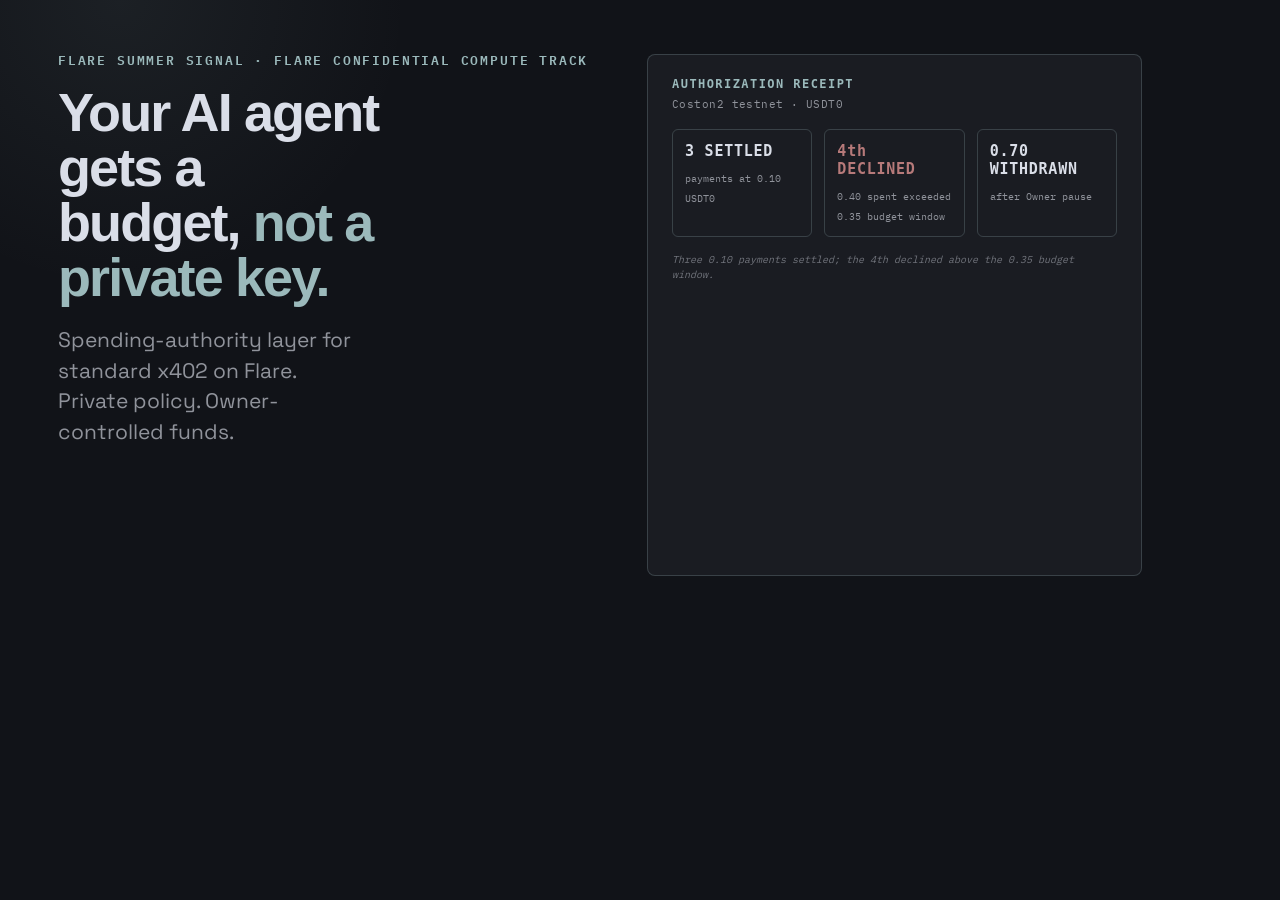
==== assets/images/social-card.html @ 817dace8 "Add AgentVault landing page and GitHub Pages deploy workflow. Ship the static marketing site with cl" ====
<!DOCTYPE html>
<html lang="en">
<head>
  <meta charset="utf-8">
  <title>AgentVault social card source</title>
  <link rel="stylesheet" href="../fonts/fonts.css">
  <style>
    :root {
      --bg: #111318;
      --panel: #1a1c22;
      --teal: #9bb9bb;
      --text: #dadee8;
      --muted: #90939b;
      --red: #b77a7a;
      --line: rgba(155, 185, 187, 0.24);
    }
    * { box-sizing: border-box; }
    body {
      margin: 0;
      width: 1200px;
      height: 630px;
      background: var(--bg);
      color: var(--text);
      font-family: "Space Grotesk", sans-serif;
      overflow: hidden;
    }
    .card {
      width: 1200px;
      height: 630px;
      padding: 54px 58px;
      display: grid;
      grid-template-columns: 1.05fr 0.95fr;
      gap: 42px;
      background:
        radial-gradient(circle at 10% 0%, rgba(155,185,187,.08), transparent 18rem),
        var(--bg);
    }
    .eyebrow {
      margin: 0 0 18px;
      color: var(--teal);
      font: 600 13px/1 "IBM Plex Mono", monospace;
      letter-spacing: .14em;
      text-transform: uppercase;
    }
    h1 {
      margin: 0 0 20px;
      font: 700 54px/1.02 "Space Grotesk", sans-serif;
      letter-spacing: -.035em;
      max-width: 11ch;
    }
    .hero-kicker { color: var(--teal); }
    .sub {
      margin: 0;
      color: var(--muted);
      font-size: 21px;
      line-height: 1.45;
      max-width: 24ch;
    }
    .receipt {
      border: 1px solid var(--line);
      border-radius: 8px;
      background: var(--panel);
      padding: 22px 24px;
      font-family: "IBM Plex Mono", monospace;
    }
    .receipt h2 {
      margin: 0 0 6px;
      color: var(--teal);
      font-size: 12px;
      letter-spacing: .12em;
      text-transform: uppercase;
    }
    .mode {
      margin: 0 0 18px;
      color: var(--muted);
      font-size: 11px;
      letter-spacing: .04em;
    }
    .stats {
      display: grid;
      grid-template-columns: repeat(3, 1fr);
      gap: 12px;
      margin-bottom: 16px;
    }
    .stat {
      border: 1px solid var(--line);
      border-radius: 6px;
      padding: 12px;
    }
    .stat strong {
      display: block;
      font-size: 15px;
      letter-spacing: .05em;
      margin-bottom: 6px;
    }
    .stat span {
      color: var(--muted);
      font-size: 10px;
      line-height: 1.35;
    }
    .stat-decline strong { color: var(--red); }
    .foot {
      margin: 0;
      color: #72757d;
      font-size: 10px;
      line-height: 1.45;
      font-style: italic;
    }
  </style>
</head>
<body>
  <div class="card">
    <div>
      <p class="eyebrow">Flare Summer Signal · Flare Confidential Compute Track</p>
      <h1>
        <span class="hero-main">Your AI agent gets a budget,</span>
        <span class="hero-kicker">not a private key.</span>
      </h1>
      <p class="sub">Spending-authority layer for standard x402 on Flare. Private policy. Owner-controlled funds.</p>
    </div>
    <aside class="receipt">
      <h2>Authorization receipt</h2>
      <p class="mode">Coston2 testnet · USDT0</p>
      <div class="stats">
        <div class="stat">
          <strong>3 SETTLED</strong>
          <span>payments at 0.10 USDT0</span>
        </div>
        <div class="stat stat-decline">
          <strong>4th DECLINED</strong>
          <span>0.40 spent exceeded 0.35 budget window</span>
        </div>
        <div class="stat">
          <strong>0.70 WITHDRAWN</strong>
          <span>after Owner pause</span>
        </div>
      </div>
      <p class="foot">Three 0.10 payments settled; the 4th declined above the 0.35 budget window.</p>
    </aside>
  </div>
</body>
</html>
---- assets/fonts/fonts.css ----
@font-face {
  font-family: "Space Grotesk";
  font-style: normal;
  font-weight: 400;
  font-display: swap;
  src: url("./space-grotesk-400.ttf") format("truetype");
}

@font-face {
  font-family: "Space Grotesk";
  font-style: normal;
  font-weight: 500;
  font-display: swap;
  src: url("./space-grotesk-500.ttf") format("truetype");
}

@font-face {
  font-family: "Space Grotesk";
  font-style: normal;
  font-weight: 600;
  font-display: swap;
  src: url("./space-grotesk-600.ttf") format("truetype");
}

@font-face {
  font-family: "Space Grotesk";
  font-style: normal;
  font-weight: 700;
  font-display: swap;
  src: url("./space-grotesk-700.ttf") format("truetype");
}

@font-face {
  font-family: "IBM Plex Mono";
  font-style: normal;
  font-weight: 400;
  font-display: swap;
  src: url("./ibm-plex-mono-400.ttf") format("truetype");
}

@font-face {
  font-family: "IBM Plex Mono";
  font-style: normal;
  font-weight: 500;
  font-display: swap;
  src: url("./ibm-plex-mono-500.ttf") format("truetype");
}

@font-face {
  font-family: "IBM Plex Mono";
  font-style: normal;
  font-weight: 600;
  font-display: swap;
  src: url("./ibm-plex-mono-600.ttf") format("truetype");
}

@font-face {
  font-family: "IBM Plex Mono";
  font-style: normal;
  font-weight: 700;
  font-display: swap;
  src: url("./ibm-plex-mono-700.ttf") format("truetype");
}
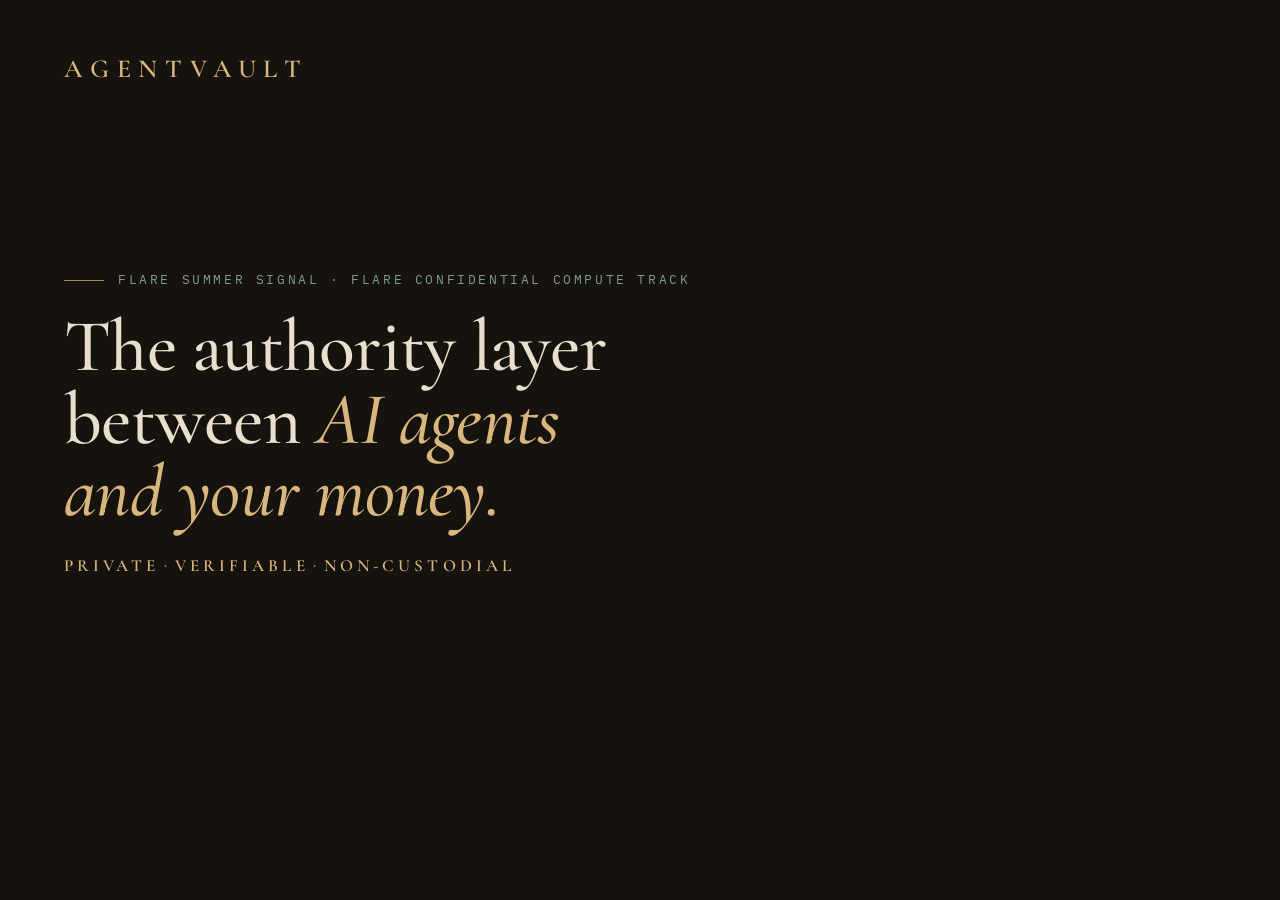
==== commit e35b3606: "Implement the Aerarium visual revamp Reskin the landing page into the Aerarium system from docs/reva" ====
--- a/assets/images/social-card.html
+++ b/assets/images/social-card.html
@@ -5,138 +5,119 @@
   <title>AgentVault social card source</title>
   <link rel="stylesheet" href="../fonts/fonts.css">
   <style>
+    /* Aerarium tokens (docs/revamp/REVAMP_SPEC.md section 3). */
     :root {
-      --bg: #111318;
-      --panel: #1a1c22;
-      --teal: #9bb9bb;
-      --text: #dadee8;
-      --muted: #90939b;
-      --red: #b77a7a;
-      --line: rgba(155, 185, 187, 0.24);
+      --av-bg: #16130F;
+      --av-bronze: #B08D57;
+      --av-bronze-hi: #D8B67E;
+      --av-verdigris: #6E9A8C;
+      --av-digital: #5E8A7C;
+      --av-text: #E8DFCC;
+      --av-label: #7D9A8F;
+      --av-line: rgba(176,141,87,0.26);
     }
     * { box-sizing: border-box; }
     body {
       margin: 0;
       width: 1200px;
       height: 630px;
-      background: var(--bg);
-      color: var(--text);
-      font-family: "Space Grotesk", sans-serif;
+      background: var(--av-bg);
       overflow: hidden;
     }
     .card {
+      position: relative;
       width: 1200px;
       height: 630px;
-      padding: 54px 58px;
-      display: grid;
-      grid-template-columns: 1.05fr 0.95fr;
-      gap: 42px;
-      background:
-        radial-gradient(circle at 10% 0%, rgba(155,185,187,.08), transparent 18rem),
-        var(--bg);
+      overflow: hidden;
+      background: var(--av-bg);
+    }
+    /* Same layered figure as the page, sized to the card height. */
+    .ascii {
+      position: absolute;
+      top: 0;
+      right: -30px;
+      width: calc(var(--cols) * 0.6em);
+      height: calc(var(--rows) * 1em);
+      font-size: 5.04px;
+    }
+    .ascii pre {
+      position: absolute;
+      inset: 0;
+      margin: 0;
+      font: 400 1em/1em "IBM Plex Mono", monospace;
+      letter-spacing: 0;
+      white-space: pre;
+    }
+    .dg { color: var(--av-digital); opacity: 0.8; }
+    .lo { color: var(--av-verdigris); }
+    .hi { color: var(--av-bronze-hi); }
+    .copy {
+      position: absolute;
+      top: 56px;
+      left: 64px;
+      bottom: 56px;
+      width: 680px;
+      display: flex;
+      flex-direction: column;
+    }
+    .wordmark {
+      margin: 0;
+      color: var(--av-bronze-hi);
+      font: 600 26px/1 "Cormorant Garamond", Georgia, serif;
+      letter-spacing: 0.3em;
+      text-transform: uppercase;
     }
     .eyebrow {
-      margin: 0 0 18px;
-      color: var(--teal);
-      font: 600 13px/1 "IBM Plex Mono", monospace;
-      letter-spacing: .14em;
+      display: flex;
+      align-items: center;
+      gap: 14px;
+      margin: auto 0 22px;
+      color: var(--av-label);
+      font: 400 13px/1.4 "IBM Plex Mono", monospace;
+      letter-spacing: 0.2em;
       text-transform: uppercase;
     }
+    .eyebrow::before {
+      content: "";
+      width: 40px;
+      height: 1px;
+      background: var(--av-bronze);
+    }
     h1 {
-      margin: 0 0 20px;
-      font: 700 54px/1.02 "Space Grotesk", sans-serif;
-      letter-spacing: -.035em;
-      max-width: 11ch;
+      max-width: 600px;
+      margin: 0 0 28px;
+      color: var(--av-text);
+      font: 500 74px/0.98 "Cormorant Garamond", Georgia, serif;
+      letter-spacing: -0.01em;
     }
-    .hero-kicker { color: var(--teal); }
-    .sub {
+    h1 em { color: var(--av-bronze-hi); }
+    .caps {
       margin: 0;
-      color: var(--muted);
-      font-size: 21px;
-      line-height: 1.45;
-      max-width: 24ch;
-    }
-    .receipt {
-      border: 1px solid var(--line);
-      border-radius: 8px;
-      background: var(--panel);
-      padding: 22px 24px;
-      font-family: "IBM Plex Mono", monospace;
-    }
-    .receipt h2 {
-      margin: 0 0 6px;
-      color: var(--teal);
-      font-size: 12px;
-      letter-spacing: .12em;
+      color: var(--av-bronze-hi);
+      font: 600 17px/1 "Cormorant Garamond", Georgia, serif;
+      letter-spacing: 0.24em;
       text-transform: uppercase;
     }
-    .mode {
-      margin: 0 0 18px;
-      color: var(--muted);
-      font-size: 11px;
-      letter-spacing: .04em;
-    }
-    .stats {
-      display: grid;
-      grid-template-columns: repeat(3, 1fr);
-      gap: 12px;
-      margin-bottom: 16px;
-    }
-    .stat {
-      border: 1px solid var(--line);
-      border-radius: 6px;
-      padding: 12px;
-    }
-    .stat strong {
-      display: block;
-      font-size: 15px;
-      letter-spacing: .05em;
-      margin-bottom: 6px;
-    }
-    .stat span {
-      color: var(--muted);
-      font-size: 10px;
-      line-height: 1.35;
-    }
-    .stat-decline strong { color: var(--red); }
-    .foot {
-      margin: 0;
-      color: #72757d;
-      font-size: 10px;
-      line-height: 1.45;
-      font-style: italic;
+    .caps span {
+      margin: 0 0.4em;
+      color: var(--av-bronze);
+      font-size: 0.6em;
+      vertical-align: 0.28em;
     }
   </style>
 </head>
 <body>
   <div class="card">
-    <div>
+    <!-- tests/render_social_card.js fills these layers from assets/ascii/temple-hero.json. -->
+    <div class="ascii" data-ascii="temple-hero" style="--cols: 220; --rows: 125;">
+      <pre class="dg"></pre><pre class="lo"></pre><pre class="hi"></pre>
+    </div>
+    <div class="copy">
+      <p class="wordmark">AgentVault</p>
       <p class="eyebrow">Flare Summer Signal · Flare Confidential Compute Track</p>
-      <h1>
-        <span class="hero-main">Your AI agent gets a budget,</span>
-        <span class="hero-kicker">not a private key.</span>
-      </h1>
-      <p class="sub">Spending-authority layer for standard x402 on Flare. Private policy. Owner-controlled funds.</p>
+      <h1>The authority layer between <em>AI agents and your money.</em></h1>
+      <p class="caps">Private<span>&#9670;</span>Verifiable<span>&#9670;</span>Non-custodial</p>
     </div>
-    <aside class="receipt">
-      <h2>Authorization receipt</h2>
-      <p class="mode">Coston2 testnet · USDT0</p>
-      <div class="stats">
-        <div class="stat">
-          <strong>3 SETTLED</strong>
-          <span>payments at 0.10 USDT0</span>
-        </div>
-        <div class="stat stat-decline">
-          <strong>4th DECLINED</strong>
-          <span>0.40 spent exceeded 0.35 budget window</span>
-        </div>
-        <div class="stat">
-          <strong>0.70 WITHDRAWN</strong>
-          <span>after Owner pause</span>
-        </div>
-      </div>
-      <p class="foot">Three 0.10 payments settled; the 4th declined above the 0.35 budget window.</p>
-    </aside>
   </div>
 </body>
 </html>
--- a/assets/fonts/fonts.css
+++ b/assets/fonts/fonts.css
@@ -1,17 +1,13 @@
+/* Self-hosted, subset web fonts. Only the faces the page renders are declared.
+   The full source fonts sit alongside; rebuild the subsets with
+   tools/fonts/subset.sh. */
+
 @font-face {
   font-family: "Space Grotesk";
   font-style: normal;
   font-weight: 400;
   font-display: swap;
-  src: url("./space-grotesk-400.ttf") format("truetype");
-}
-
-@font-face {
-  font-family: "Space Grotesk";
-  font-style: normal;
-  font-weight: 500;
-  font-display: swap;
-  src: url("./space-grotesk-500.ttf") format("truetype");
+  src: url("./space-grotesk-400.woff") format("woff");
 }
 
 @font-face {
@@ -19,15 +15,7 @@
   font-style: normal;
   font-weight: 600;
   font-display: swap;
-  src: url("./space-grotesk-600.ttf") format("truetype");
-}
-
-@font-face {
-  font-family: "Space Grotesk";
-  font-style: normal;
-  font-weight: 700;
-  font-display: swap;
-  src: url("./space-grotesk-700.ttf") format("truetype");
+  src: url("./space-grotesk-600.woff") format("woff");
 }
 
 @font-face {
@@ -35,7 +23,7 @@
   font-style: normal;
   font-weight: 400;
   font-display: swap;
-  src: url("./ibm-plex-mono-400.ttf") format("truetype");
+  src: url("./ibm-plex-mono-400.woff") format("woff");
 }
 
 @font-face {
@@ -43,7 +31,7 @@
   font-style: normal;
   font-weight: 500;
   font-display: swap;
-  src: url("./ibm-plex-mono-500.ttf") format("truetype");
+  src: url("./ibm-plex-mono-500.woff") format("woff");
 }
 
 @font-face {
@@ -51,13 +39,45 @@
   font-style: normal;
   font-weight: 600;
   font-display: swap;
-  src: url("./ibm-plex-mono-600.ttf") format("truetype");
+  src: url("./ibm-plex-mono-600.woff") format("woff");
+}
+
+/* Display serif. One variable file per style covers weights 300-700.
+   SIL OFL 1.1, see OFL-cormorant-garamond.txt. */
+@font-face {
+  font-family: "Cormorant Garamond";
+  font-style: normal;
+  font-weight: 300 700;
+  font-display: swap;
+  src: url("./cormorant-garamond-variable-subset.woff2") format("woff2");
 }
 
 @font-face {
-  font-family: "IBM Plex Mono";
+  font-family: "Cormorant Garamond";
+  font-style: italic;
+  font-weight: 300 700;
+  font-display: swap;
+  src: url("./cormorant-garamond-italic-variable-subset.woff2") format("woff2");
+}
+
+/* Georgia scaled to Cormorant's advance widths and line metrics (measured in
+   Chromium), so the headlines do not reflow when the web font arrives. */
+@font-face {
+  font-family: "Cormorant Fallback";
   font-style: normal;
-  font-weight: 700;
-  font-display: swap;
-  src: url("./ibm-plex-mono-700.ttf") format("truetype");
+  src: local("Georgia");
+  size-adjust: 89.47%;
+  ascent-override: 102.83%;
+  descent-override: 32.41%;
+  line-gap-override: 0%;
 }
+
+@font-face {
+  font-family: "Cormorant Fallback";
+  font-style: italic;
+  src: local("Georgia Italic"), local("Georgia-Italic");
+  size-adjust: 79.11%;
+  ascent-override: 116.3%;
+  descent-override: 36.66%;
+  line-gap-override: 0%;
+}
